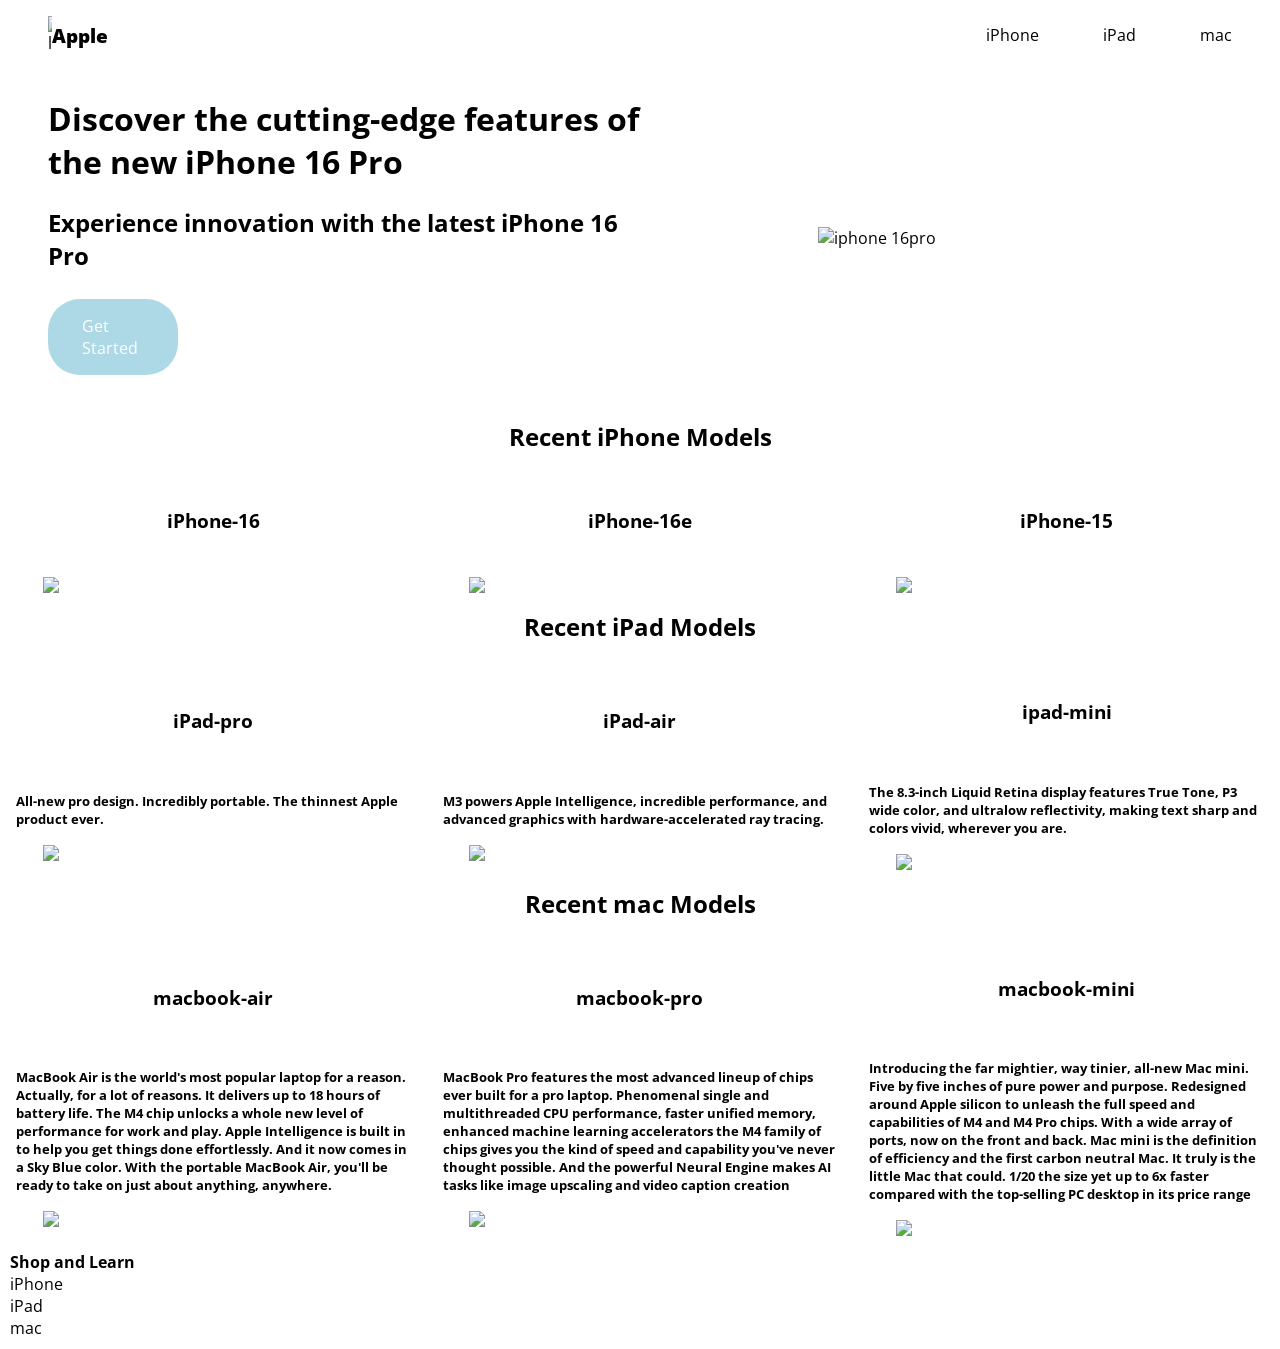
==== index.html @ 5d9db437 "Update and rename sample.html to index.html" ====
<!DOCTYPE html>
<html>
    <head>
        <link href="styles.css" rel="stylesheet">
        <meta name="viewport" content="width=device-width, initial-scale=1.0" />  
    </head>
    <body>
        <header>
            <div class="container">
                <div class="logo">
                    <img src="https://1000logos.net/wp-content/uploads/2016/10/Apple-Logo.png" alt="logo">
                    <h3>Apple</h3>
                </div>
                <div class="links">
                    <ul>
                        <li><a href="#iphone">iPhone</a></li>
                        <li><a href="#ipad">iPad</a></li>
                        <li><a href="#mac">mac</a></li>
                    </ul>
                </div>
            </div>
        </header>
        <div class="showcase-area">
            <div class="container">
                <div class="left">
                    <h1>Discover the cutting-edge features of the new iPhone 16 Pro</h1>
                    <h2>Experience innovation with the latest iPhone 16 Pro</h2>
                    <div class="cta">
                        <a class="btn" href="https://www.apple.com/in/iphone-16-pro/">Get Started</a>
                    </div>
                </div>
                <div class="right">
                    <img src="https://m.media-amazon.com/images/I/61JvFLHZ6NL._AC_UF1000,1000_QL80_.jpg" alt="iphone 16pro">
                </div>
            </div>
        </div> 
        <section id="iphone">
            <h1 class="one">Recent iPhone Models</h1>
            <div class="con1">
                <div class="left">
                    <h3>iPhone-16</h3>
                    <a href="https://www.apple.com/in/iphone-16/"><img src="https://m.media-amazon.com/images/I/61135j8fPJL._AC_UF1000,1000_QL80_.jpg"></a>
                </div>
                <div class="middle">
                    <h3>iPhone-16e</h3>
                    <a href="https://www.apple.com/in/iphone-16e/"><img src="https://m.media-amazon.com/images/I/61FMZ9rSZUL._AC_UF1000,1000_QL80_.jpg"></a>
                </div>
                <div class="right">
                    <h3>iPhone-15</h3>
                    <a href="https://www.apple.com/in/shop/buy-iphone/iphone-15"><img src="https://m.media-amazon.com/images/I/81dT7CUY6GL._AC_UF1000,1000_QL80_.jpg"></a>
                </div>
            </div>
        </section>
        <section id="ipad">
            <h1 class="one">Recent iPad Models</h1>
            <div class="con1">
                <div class="left">
                    <h3>iPad-pro</h3>
                    <h5>All-new pro design. Incredibly portable. The thinnest Apple product ever.</h5>
                    <a href="https://www.apple.com/in/ipad-pro/"><img src="https://store.storeimages.cdn-apple.com/1/as-images.apple.com/is/MWR53?wid=4000&hei=4000&fmt=jpeg&qlt=90&.v=1713934300288"></a>
                </div>
                <div class="middle">
                    <h3>iPad-air</h3>
                    <h5>M3 powers Apple Intelligence, incredible performance, and advanced graphics with hardware-accelerated ray tracing.</h5>
                    <a href="https://www.apple.com/in/ipad-air/"><img src="https://m.media-amazon.com/images/I/718wYSo4ZoL.jpg"></a>
                </div>
                <div class="right">
                    <h3>ipad-mini</h3>
                    <h5>The 8.3-inch Liquid Retina display features True Tone, P3 wide color, and ultralow reflectivity, making text sharp and colors vivid, wherever you are.</h5>
                    <a href="https://www.apple.com/in/ipad-mini/"><img src="https://m.media-amazon.com/images/I/71g7rp0AmKL.jpg"></a>
                </div>
            </div>
        </section>
        <section id="mac">
            <h1 class="one">Recent mac Models</h1>
            <div class="con1">
                <div class="left">
                    <h3>macbook-air</h3>
                    <h5>MacBook Air is the world&apos;s most popular laptop for a reason. Actually, for a lot of reasons. It delivers up to 18 hours of battery life. The M4 chip unlocks a whole new level of performance for work and play. Apple Intelligence is built in to help you get things done effortlessly. And it now comes in a Sky Blue color. With the portable MacBook Air, you&apos;ll be ready to take on just about anything, anywhere.</h5>
                    <a href="https://www.apple.com/in/macbook-air/"><img src="https://idestiny.in/wp-content/uploads/2024/10/MacBook_Air_13_in_M3_Midnight_PDP_Image_Position_1__en-IN-copy.jpg"></a>
                </div>
                <div class="middle">
                    <h3>macbook-pro</h3>
                    <h5>MacBook Pro features the most advanced lineup of chips ever built for a pro laptop. Phenomenal single and multithreaded CPU performance, faster unified memory, enhanced machine learning accelerators the M4 family of chips gives you the kind of speed and capability you&apos;ve never thought possible. And the powerful Neural Engine makes AI tasks like image upscaling and video caption creation</h5>
                    <a href="https://www.apple.com/in/macbook-pro/"><img src="https://www.imagineonline.store/cdn/shop/files/MacBook_Pro_16-in_Silver_PDP_Image_Position-1__GBEN_fd543cac-4abb-48dc-bb34-80fb39e57fbe.jpg?v=1692353581"></a>
                </div>
                <div class="right">
                    <h3>macbook-mini</h3>
                    <h5>Introducing the far mightier, way tinier, all-new Mac mini. Five by five inches of pure power and purpose. Redesigned around Apple silicon to unleash the full speed and capabilities of M4 and M4 Pro chips. With a wide array of ports, now on the front and back. Mac mini is the definition of efficiency and the first carbon neutral Mac. It truly is the little Mac that could. 1/20 the size
yet up to 6x faster compared with the top-selling PC desktop in its price range</h5>
                    <a href="https://www.apple.com/in/imac/"><img src="https://images-cdn.ubuy.qa/6350f497982fe001da59d8b4-apple-imac-21-5in-2-7ghz-core-i5.jpg"></a>
                </div>
            </div>
        </section>
        <footer>
            <h4>Shop and Learn</h4>
            <div class="foot">
                <ul>
                    <li><a href="#iphone">iPhone</a></li>
                    <li><a href="#ipad">iPad</a></li>
                    <li><a href="#mac">mac</a></li>
                </ul>
            </div>
        </footer>
    </body>
</html>
---- styles.css ----
@import url(https://fonts.googleapis.com/css?family=Open+Sans:400,700,800);
*,*::before,*::after{
    padding: 0;
    margin: 0;
    box-sizing: border-box;
}
body{
    font-family: 'Open Sans', sans-serif;
}
img{
    width: 100%;
}
a{
    text-decoration: none;
}
.logo img{
    width: 4%;
}
.container{
    max-width: 100rem;
    width: 100%;
    position: relative;
    padding: 1rem 3rem;
    margin: 0 auto;    
}
header .container{
    display: flex;
    justify-content: space-between;
    align-items: center;
}
.logo{
    display: flex;
    align-items: center;
    cursor: pointer;
}
.logo h3{
    font-weight: 800;
}
.links ul{
    display: flex;
    align-items: center;
    list-style: none;
    gap: 4rem;
}
.links a{
    display: inline-block;
    color: black;
    transition: 0.3s;
}
.links a:hover{
    color: blue;
    transform: scale(1.05);
}
.btn{
    background-color: lightblue;
    color: white;
    border-radius: 2rem;
    display: block;
    max-width: 22%;
    padding: 1rem 2.1rem;
    margin: 1rem 0;
    
}
.showcase-area .container{
    display: grid;
    grid-template-columns: 1fr 1fr ;
    align-items: center;
    justify-content: center;
}
.cta a{
    transition: 0.3s;
}
.cta a:hover{
    transform: scale(1.05);
}
.left h1,h2{
    padding: 0.7rem 0;
}
.one{
    text-align: center;
    padding: 1%;
}
.showcase-area .right img{
    max-width: 70%;
    max-height: 70%;
    margin-left: 30%;
}
#iphone .con1{
    display: grid;
    grid-template-columns: 1fr 1fr 1fr;
    align-items: center;
    justify-content: center;
}
.con1 .left img{
    max-width: 80%;
    margin-left: 10%;
  
}
.con1 .right img{
    max-width: 80%;
    margin-left: 10%;
    
}
.con1 .middle img{
    max-width: 80%;
    margin-left: 10%;
    
}
#mac .con1{
    display: grid;
    grid-template-columns: 1fr 1fr 1fr;
    align-items: center;
    justify-content: center;
}
#ipad .con1{
    display: grid;
    grid-template-columns: 1fr 1fr 1fr;
    align-items: center;
    justify-content: center;
}
.con1 h3{
    text-align: center;
    padding: 10%;
}
h5{
    padding: 1rem;
}
html {
  scroll-behavior: smooth;
}
footer{
    color: black;
    text-decoration: none;
    margin: 10px;
}
.foot a{
    color: black;
}
@media (max-width: 768px) {
    .container {
        padding: 1rem;
    }

    header .container {
        flex-direction: column;
        align-items: flex-start;
    }

    .logo {
        margin-bottom: 1rem;
    }

    .links ul {
        flex-direction: column;
        gap: 1rem;
        width: 100%;
    }

    .btn {
        max-width: 100%;
        padding: 0.8rem 1.5rem;
        text-align: center;
    }

    .showcase-area .container {
        grid-template-columns: 1fr;
        text-align: center;
    }

    .showcase-area .right img {
        margin: 1rem auto;
        max-width: 90%;
    }

    .con1 {
        grid-template-columns: 1fr;
    }

    .con1 .left img,
    .con1 .middle img,
    .con1 .right img {
        margin: 0 auto;
        max-width: 90%;
    }

    .con1 h3,
    h5 {
        text-align: center;
    }

    footer {
        text-align: center;
    }

    .foot ul {
        flex-direction: column;
        gap: 0.5rem;
        padding-left: 0;
    }

    .foot ul li {
        list-style: none;
    }
}

@media (max-width: 480px) {
    .logo img {
        width: 10%;
    }

    .btn {
        font-size: 0.9rem;
        padding: 0.7rem 1.2rem;
    }

    .left h1,
    .left h2 {
        font-size: 1.2rem;
    }
}
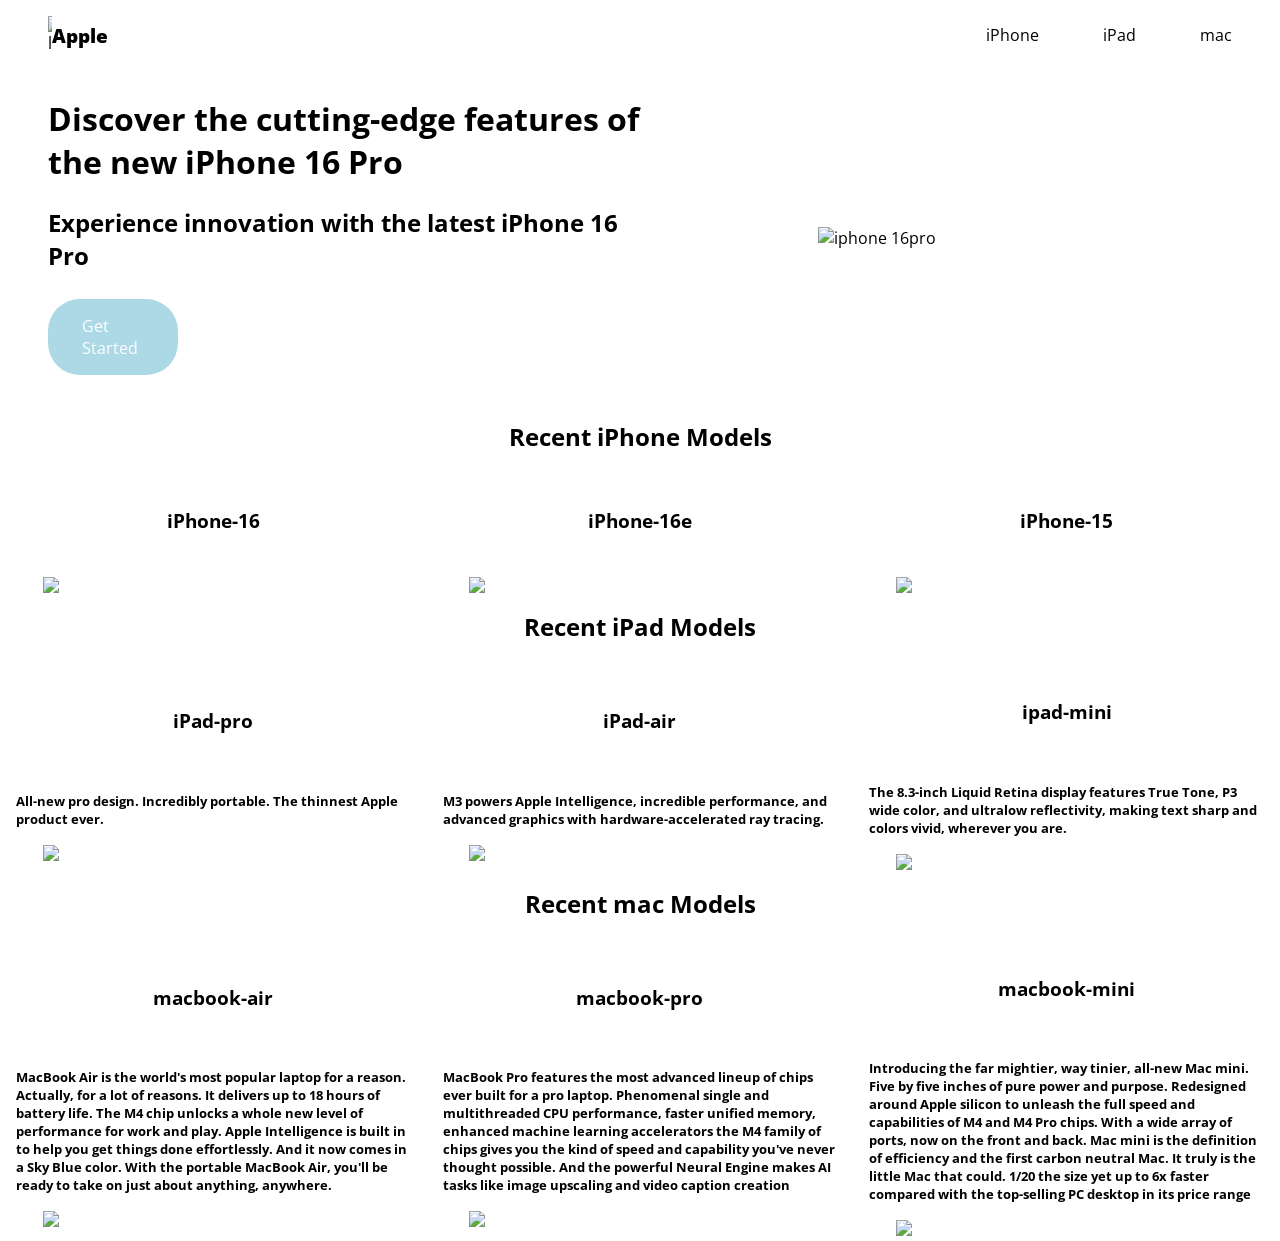
==== commit 23b74e31: "Update index.html" ====
--- a/index.html
+++ b/index.html
@@ -34,7 +34,8 @@
                 </div>
             </div>
         </div> 
-        <section id="iphone">
+        <div class="extra">
+            <section id="iphone">
             <h1 class="one">Recent iPhone Models</h1>
             <div class="con1">
                 <div class="left">
@@ -92,16 +93,6 @@
                 </div>
             </div>
         </section>
-        <footer>
-            <h4>Shop and Learn</h4>
-            <div class="foot">
-                <ul>
-                    <li><a href="#iphone">iPhone</a></li>
-                    <li><a href="#ipad">iPad</a></li>
-                    <li><a href="#mac">mac</a></li>
-                </ul>
-            </div>
-        </footer>
+        </div> 
     </body>
 </html>
-
